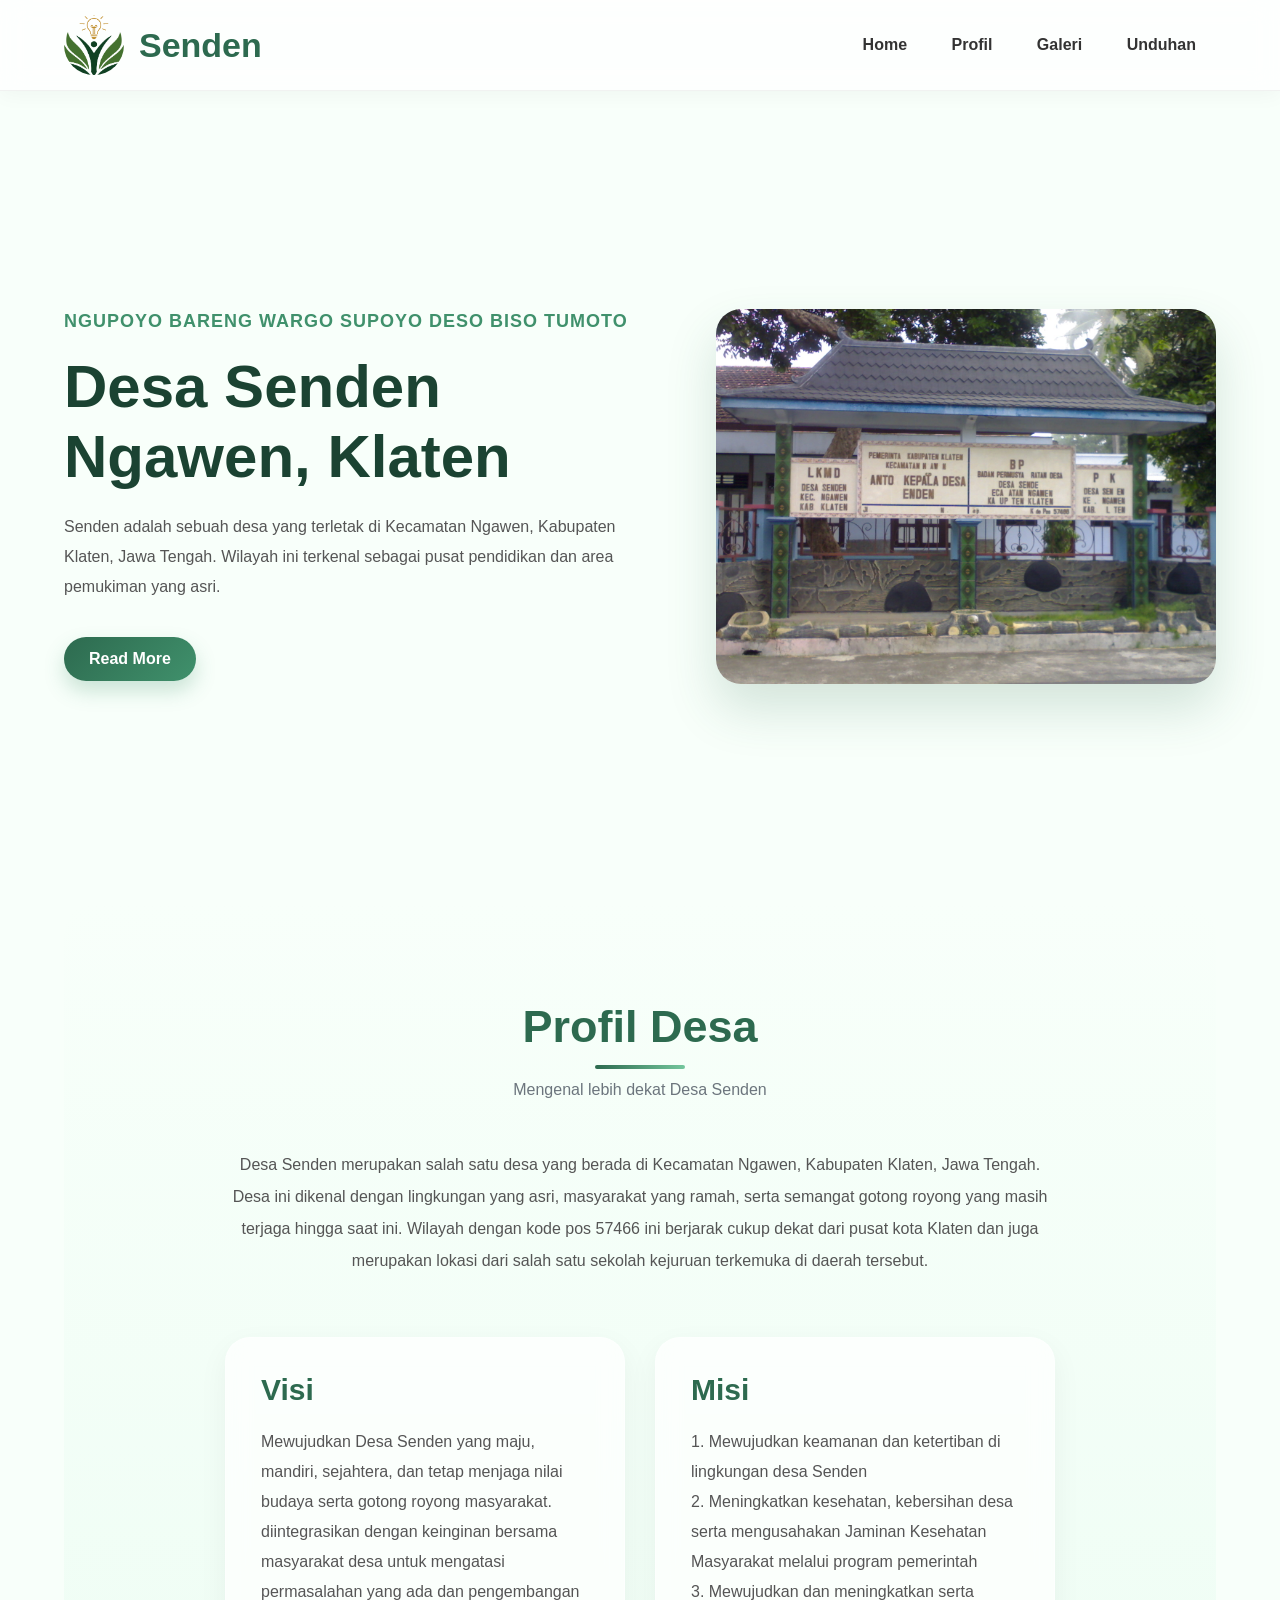
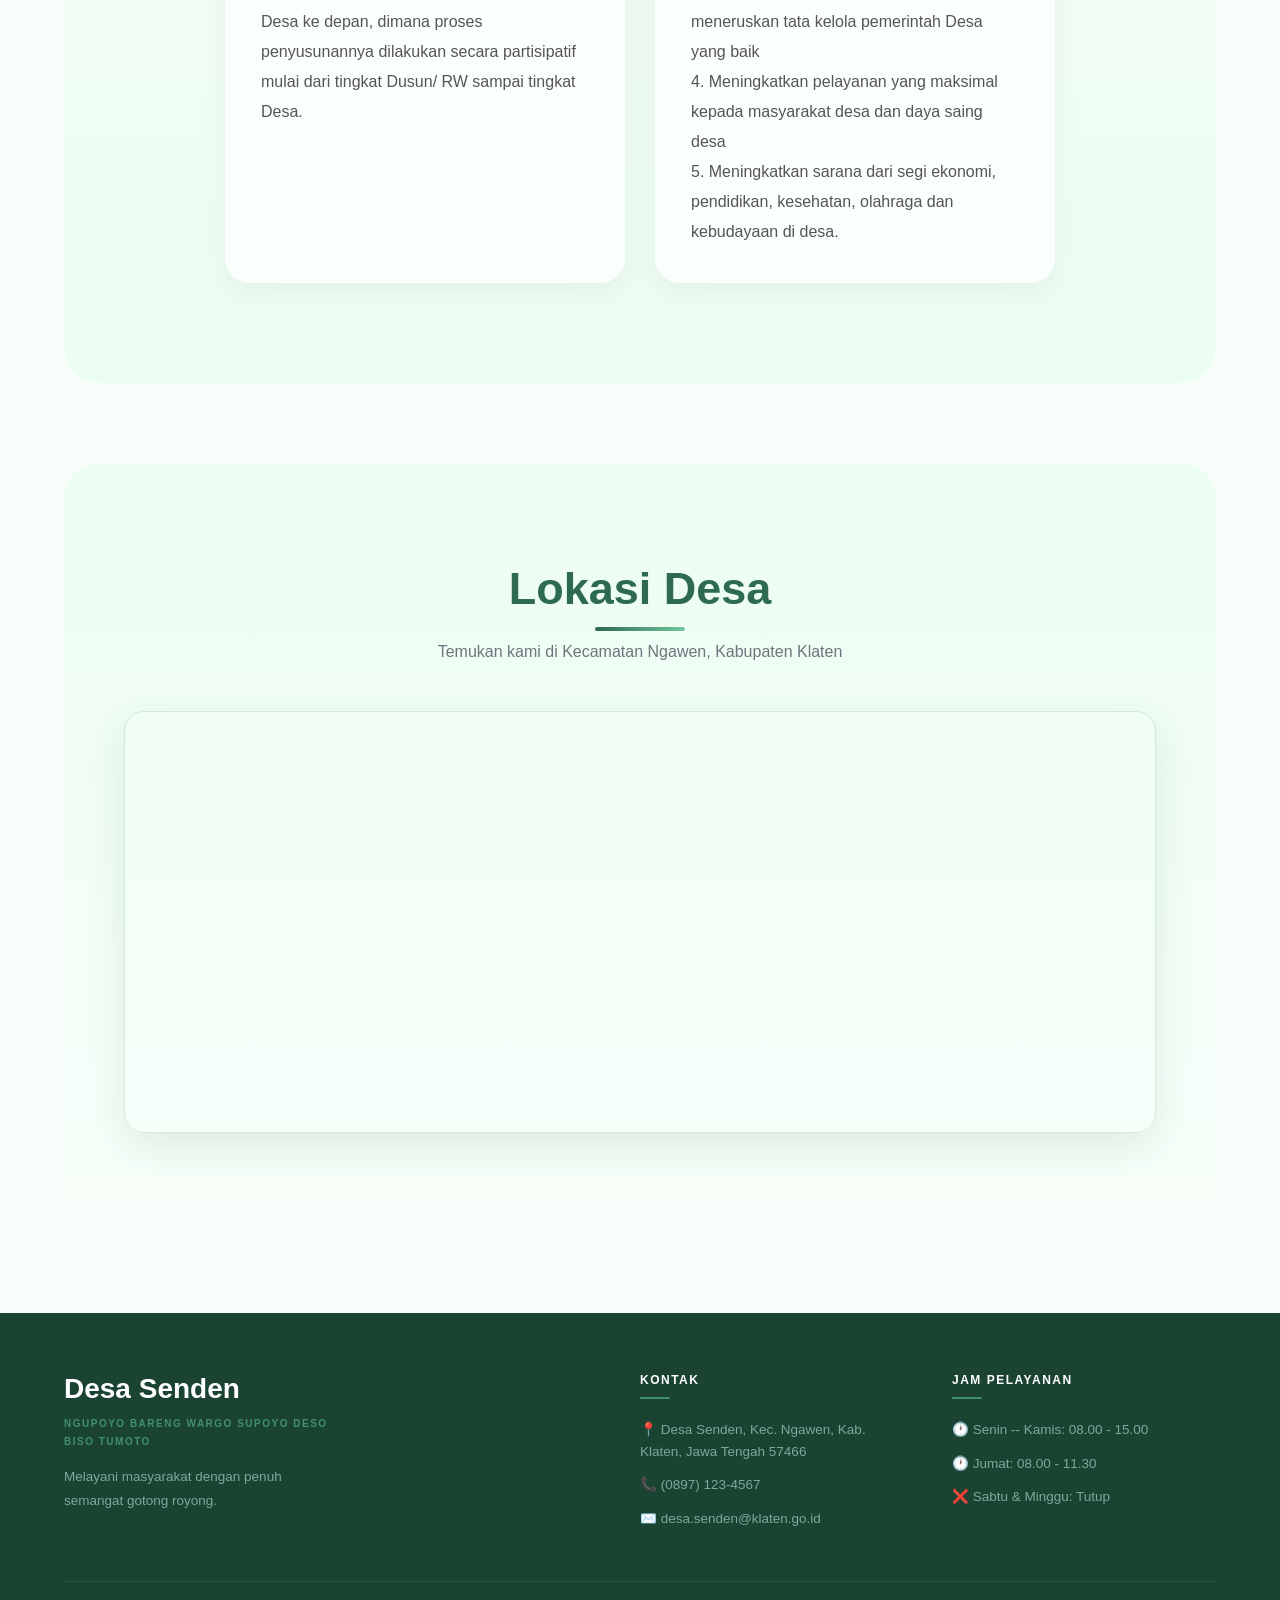
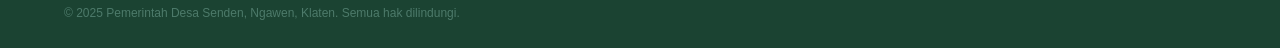
==== index.html @ 137284fe "Add files via upload" ====
<!DOCTYPE html>
<html lang="en">
<head>
    <meta charset="UTF-8">
    <meta name="viewport" content="width=device-width, initial-scale=1.0">
    <title>Desa Senden</title>
    <link rel="stylesheet" href="style.css">
</head>
<body>

    <header>
        <nav>

            <div class="logo">
                <img src="asset/logo desa.png" alt="" class="bulat">
                <div class="desa">Senden</div>
            </div>

            <ul class="menu">
                <a href="#home">Home</a>
                <a href="#profil">Profil</a>
                <a href="galeri.html">Galeri</a>
                <a href="unduhan.html">Unduhan</a>
            </ul>

        </nav>
    </header>

    <main>

        <!-- HOME -->
        <section id="home" class="home">

            <div class="tagline">

                <p class="slogan">
                    NGUPOYO BARENG WARGO SUPOYO DESO BISO TUMOTO
                </p>

                <h2>
                    Desa Senden
                    <br>
                    Ngawen, Klaten
                </h2>

                <p class="deskripsi">
                    Senden adalah sebuah desa yang terletak di Kecamatan Ngawen,
                    Kabupaten Klaten, Jawa Tengah. Wilayah ini terkenal sebagai
                    pusat pendidikan dan area pemukiman yang asri.
                </p>

                <a href="#profil" class="btn-more">Read More</a>

            </div>

            <img src="asset/foto kelurahan.jpg" alt="Banner Desa">

        </section>


        <!-- PROFIL -->
        <section id="profil" class="profil">

            <div class="judul">
                <h2>Profil Desa</h2>
                <p>Mengenal lebih dekat Desa Senden</p>
            </div>

            <div class="desa-profil">
                <p>
                    Desa Senden merupakan salah satu desa yang berada di Kecamatan
                    Ngawen, Kabupaten Klaten, Jawa Tengah. Desa ini dikenal dengan
                    lingkungan yang asri, masyarakat yang ramah, serta semangat
                    gotong royong yang masih terjaga hingga saat ini. Wilayah dengan
                    kode pos 57466 ini berjarak cukup dekat dari pusat kota Klaten dan 
                    juga merupakan lokasi dari salah satu sekolah kejuruan terkemuka di daerah tersebut.
                </p>
            </div>

            <div class="visi-misi">
                <div class="card">
                    <h3>Visi</h3>
                    <p>
                        Mewujudkan Desa Senden yang maju, mandiri,
                        sejahtera, dan tetap menjaga nilai budaya
                        serta gotong royong masyarakat.
                        <br>
                        diintegrasikan dengan keinginan bersama masyarakat desa untuk mengatasi permasalahan yang ada dan pengembangan Desa ke depan, dimana proses penyusunannya dilakukan secara partisipatif mulai dari tingkat Dusun/ RW sampai tingkat Desa.
                    </p>
                </div>

                <div class="card">
                    <h3>Misi</h3>
                    <p>
                        1. Mewujudkan keamanan dan ketertiban di lingkungan desa Senden <br>
                        2. Meningkatkan kesehatan, kebersihan desa serta mengusahakan Jaminan Kesehatan Masyarakat melalui program pemerintah <br>
                        3. Mewujudkan dan meningkatkan serta meneruskan tata kelola pemerintah Desa yang baik <br>
                        4. Meningkatkan pelayanan yang maksimal kepada masyarakat desa dan daya saing desa <br>
                        5. Meningkatkan sarana dari segi ekonomi, pendidikan, kesehatan, olahraga dan kebudayaan di desa. <br>
                    </p>
                </div>
            </div>
        </section>

        <!-- MAP -->
        <section id="lokasi" class="section-map">
            <div class="judul">
                <h2>Lokasi Desa</h2>
                <p>Temukan kami di Kecamatan Ngawen, Kabupaten Klaten</p>
            </div>
            <div class="map-wrapper">
                <iframe
                    src="https://www.google.com/maps/embed?pb=!1m18!1m12!1m3!1d3954.1!2d110.657!3d-7.658!2m3!1f0!2f0!3f0!3m2!1i1024!2i768!4f13.1!3m3!1m2!1s0x2e7a5e3c8b6d0001%3A0x1!2sDesa+Senden%2C+Ngawen%2C+Klaten!5e0!3m2!1sid!2sid!4v1700000000000"
                    allowfullscreen=""
                    loading="lazy"
                    referrerpolicy="no-referrer-when-downgrade">
                </iframe>
            </div>
        </section>
    </main>

    <footer>
        <div class="footer-grid">
            <div class="footer-brand">
                <h3>Desa Senden</h3>
                <p class="slogan-footer">NGUPOYO BARENG WARGO SUPOYO DESO BISO TUMOTO</p>
                <p>Melayani masyarakat dengan penuh semangat gotong royong.</p>
            </div>
            
            <div class="footer-col">
                <h4>Kontak</h4>
                <ul>
                    <li>📍 Desa Senden, Kec. Ngawen, Kab. Klaten, Jawa Tengah 57466</li>
                    <li>📞 (0897) 123-4567</li>
                    <li>✉️ desa.senden@klaten.go.id</li>
                    </ul>
            </div>

            <div class="footer-col">
                <h4>Jam Pelayanan</h4>
                <ul>
                    <li>🕐 Senin -- Kamis: 08.00 - 15.00</li>
                    <li>🕐 Jumat: 08.00 - 11.30</li>
                    <li>❌ Sabtu & Minggu: Tutup</li>
                </ul>
                </div>

            </div>

            <hr class="footer-divider">

            <div class="footer-bottom">
                <p>© 2025 Pemerintah Desa Senden, Ngawen, Klaten. Semua hak dilindungi.</p>
            </div>
    </footer>

    <script src="script.js"></script>
</body>
</html>
---- style.css ----
:root {
    --primary: #2D6A4F;
    --secondary: #40916C;
    --light: #D8F3DC;
    --bg: #F8FFFA;
    --text: #1B4332;
    --gray: #6c757d;
}

html {
    scroll-behavior: smooth;
}

* {
    margin: 0;
    padding: 0;
    box-sizing: border-box;
    text-decoration: none;
    font-family: 'Segoe UI', Arial, sans-serif;
}

body {
    background: var(--bg);
    color: var(--text);
}

/* HEADER */

header {
    position: sticky;
    top: 0;
    z-index: 1000;

    padding: 15px 0;

    background: rgba(255,255,255,0.75);
    backdrop-filter: blur(14px);

    border-bottom: 1px solid rgba(0,0,0,0.05);

    box-shadow: 0 4px 20px rgba(0,0,0,0.04);
}

nav {
    width: 90%;
    max-width: 1200px;
    margin: auto;

    display: flex;
    justify-content: space-between;
    align-items: center;
}

/*  LOGO */

.logo {
    display: flex;
    align-items: center;
    gap: 15px;
}

.bulat {
    width: 60px;
    height: 60px;

    border-radius: 50%;
    object-fit: cover;
}

.desa {
    font-size: 34px;
    font-weight: 700;
    color: var(--primary);
}

/* MENU  */

.menu a {
    position: relative;
    display: inline-block;

    margin: 0 20px;

    color: #333;
    font-weight: 600;

    transition: 0.3s ease;
}

.menu a:hover {
    color: var(--secondary);
    transform: translateY(-2px);
}

.menu a::after {
    content: '';

    position: absolute;
    left: 0;
    bottom: -5px;

    width: 0%;
    height: 3px;

    background: var(--secondary);

    border-radius: 10px;

    transition: width 0.3s ease;
}

.menu a:hover::after {
    width: 100%;
}

/* MAIN  */

main {
    width: 90%;
    max-width: 1200px;
    margin: auto;
}

/* ===== HOME ====== */

.home {
    min-height: 90vh;

    display: flex;
    justify-content: space-between;
    align-items: center;

    gap: 40px;
}

/* ===== TAGLINE ===== */

.tagline {
    width: 50%;
}

.slogan {
    color: var(--secondary);

    font-size: 18px;
    font-weight: 700;

    margin-bottom: 20px;

    letter-spacing: 1px;
}

.tagline h2 {
    font-size: 60px;
    line-height: 70px;

    color: var(--text);

    margin-bottom: 20px;
}

.deskripsi {
    color: #555;

    line-height: 30px;

    margin-bottom: 35px;
}

/* ===== BUTTON =====*/

.btn-more {
    display: inline-block;

    background: linear-gradient(
        135deg,
        #2D6A4F,
        #40916C
    );

    color: white;

    padding: 13px 25px;

    border-radius: 40px;

    font-weight: 600;

    box-shadow: 0 10px 20px rgba(64,145,108,0.25);

    transition: 0.3s ease;
}

.btn-more:hover {
    transform: translateY(-4px);

    box-shadow:
    0 14px 30px rgba(64,145,108,0.35);
}

/* ===== IMAGE ===== */

.home img {
    width: 500px;

    border-radius: 25px;

    box-shadow:
    0 25px 50px rgba(45,106,79,0.18);

    transition: 0.4s ease;
}

.home img:hover {
    transform: translateY(-8px);
}

/* ===== PROFIL ===== */

.profil {
    padding: 100px 60px;

    background:
    linear-gradient(
        to bottom,
        #F8FFFA,
        #ECFDF3
    );

    border-radius: 35px;

    margin-bottom: 80px;
}

/* ================= JUDUL ================= */

.judul {
    text-align: center;
    margin-bottom: 50px;
}

.judul h2 {
    font-size: 45px;
    color: var(--primary);
}

.judul h2::after {
    content: '';

    display: block;

    width: 90px;
    height: 4px;

    background:
    linear-gradient(
        to right,
        #2D6A4F,
        #74C69D
    );

    margin: 12px auto;

    border-radius: 10px;
}

.judul p {
    color: var(--gray);
}

/* ================= DESKRIPSI ================= */

.desa-profil {
    width: 80%;

    margin: auto auto 60px;

    text-align: center;

    line-height: 32px;

    color: #555;
}

/* ================= CARD ================= */

.visi-misi {
    display: flex;
    justify-content: center;
    gap: 30px;

    flex-wrap: wrap;
}

.card {
    width: 400px;

    padding: 35px;

    border-radius: 25px;

    background: rgba(255,255,255,0.7);

    border: 1px solid rgba(255,255,255,0.5);

    backdrop-filter: blur(12px);

    box-shadow:
    0 10px 30px rgba(0,0,0,0.05);

    transition: 0.4s ease;
}

.card:hover {
    transform: translateY(-10px);

    box-shadow:
    0 20px 40px rgba(45,106,79,0.12);

    background-color: var(--light);
}

.card h3 {
    font-size: 30px;

    color: var(--primary);

    margin-bottom: 20px;
}

.card p {
    color: #555;

    line-height: 30px;
}

/* ================= MAP SECTION ================= */

.section-map {
    padding: 100px 60px;

    background: linear-gradient(
        to bottom,
        #ECFDF3,
        #F8FFFA
    );

    border-radius: 35px;

    margin-bottom: 80px;
}

.map-wrapper {
    border-radius: 20px;
    overflow: hidden;

    border: 1px solid rgba(45, 106, 79, 0.15);

    box-shadow: 0 15px 40px rgba(45, 106, 79, 0.12);

    transition: 0.4s ease;
}

.map-wrapper:hover {
    transform: translateY(-4px);

    box-shadow: 0 25px 50px rgba(45, 106, 79, 0.18);
}

.map-wrapper iframe {
    display: block;
    width: 100%;
    height: 420px;
    border: none;
}


/* ================= FOOTER ================= */

footer {
    background: var(--text);
    color: #a8c8b8;

    padding: 60px 5% 28px;
}

.footer-grid {
    display: grid;
    grid-template-columns: 2fr 1fr 1fr;
    gap: 48px;

    max-width: 1200px;
    margin: 0 auto 40px;
}

.footer-brand h3 {
    font-size: 28px;
    font-weight: 700;
    color: #fff;

    margin-bottom: 10px;
}

.footer-brand .slogan-footer {
    font-size: 10px;
    font-weight: 700;
    letter-spacing: 1.5px;
    text-transform: uppercase;

    color: var(--secondary);

    margin-bottom: 14px;
}

.footer-brand p {
    font-size: 13.5px;
    line-height: 1.8;
    color: #7ea89e;

    max-width: 280px;
}

.footer-col h4 {
    font-size: 12px;
    font-weight: 700;
    letter-spacing: 1.5px;
    text-transform: uppercase;

    color: #fff;

    margin-bottom: 20px;

    position: relative;
    padding-bottom: 12px;
}

.footer-col h4::after {
    content: '';

    position: absolute;
    left: 0;
    bottom: 0;

    width: 30px;
    height: 2px;

    background: var(--secondary);

    border-radius: 10px;
}

.footer-col ul {
    list-style: none;
}

.footer-col ul li {
    font-size: 13.5px;
    color: #7ea89e;

    margin-bottom: 12px;

    display: flex;
    align-items: flex-start;
    gap: 10px;

    line-height: 1.6;
}

.footer-col ul li .icon {
    flex-shrink: 0;
    margin-top: 1px;
}

.footer-divider {
    border: none;
    border-top: 1px solid rgba(255, 255, 255, 0.08);

    max-width: 1200px;
    margin: 0 auto 24px;
}

.footer-bottom {
    max-width: 1200px;
    margin: 0 auto;

    display: flex;
    justify-content: space-between;
    align-items: center;
    flex-wrap: wrap;
    gap: 8px;
}

.footer-bottom p {
    font-size: 12px;
    color: #4d7a6a;
}


/* ================= RESPONSIVE ================= */

@media (max-width: 768px) {
    .section-map {
        padding: 60px 20px;
    }

    .map-wrapper iframe {
        height: 280px;
    }

    .footer-grid {
        grid-template-columns: 1fr;
        gap: 32px;
    }

    .footer-bottom {
        flex-direction: column;
        text-align: center;
    }
}
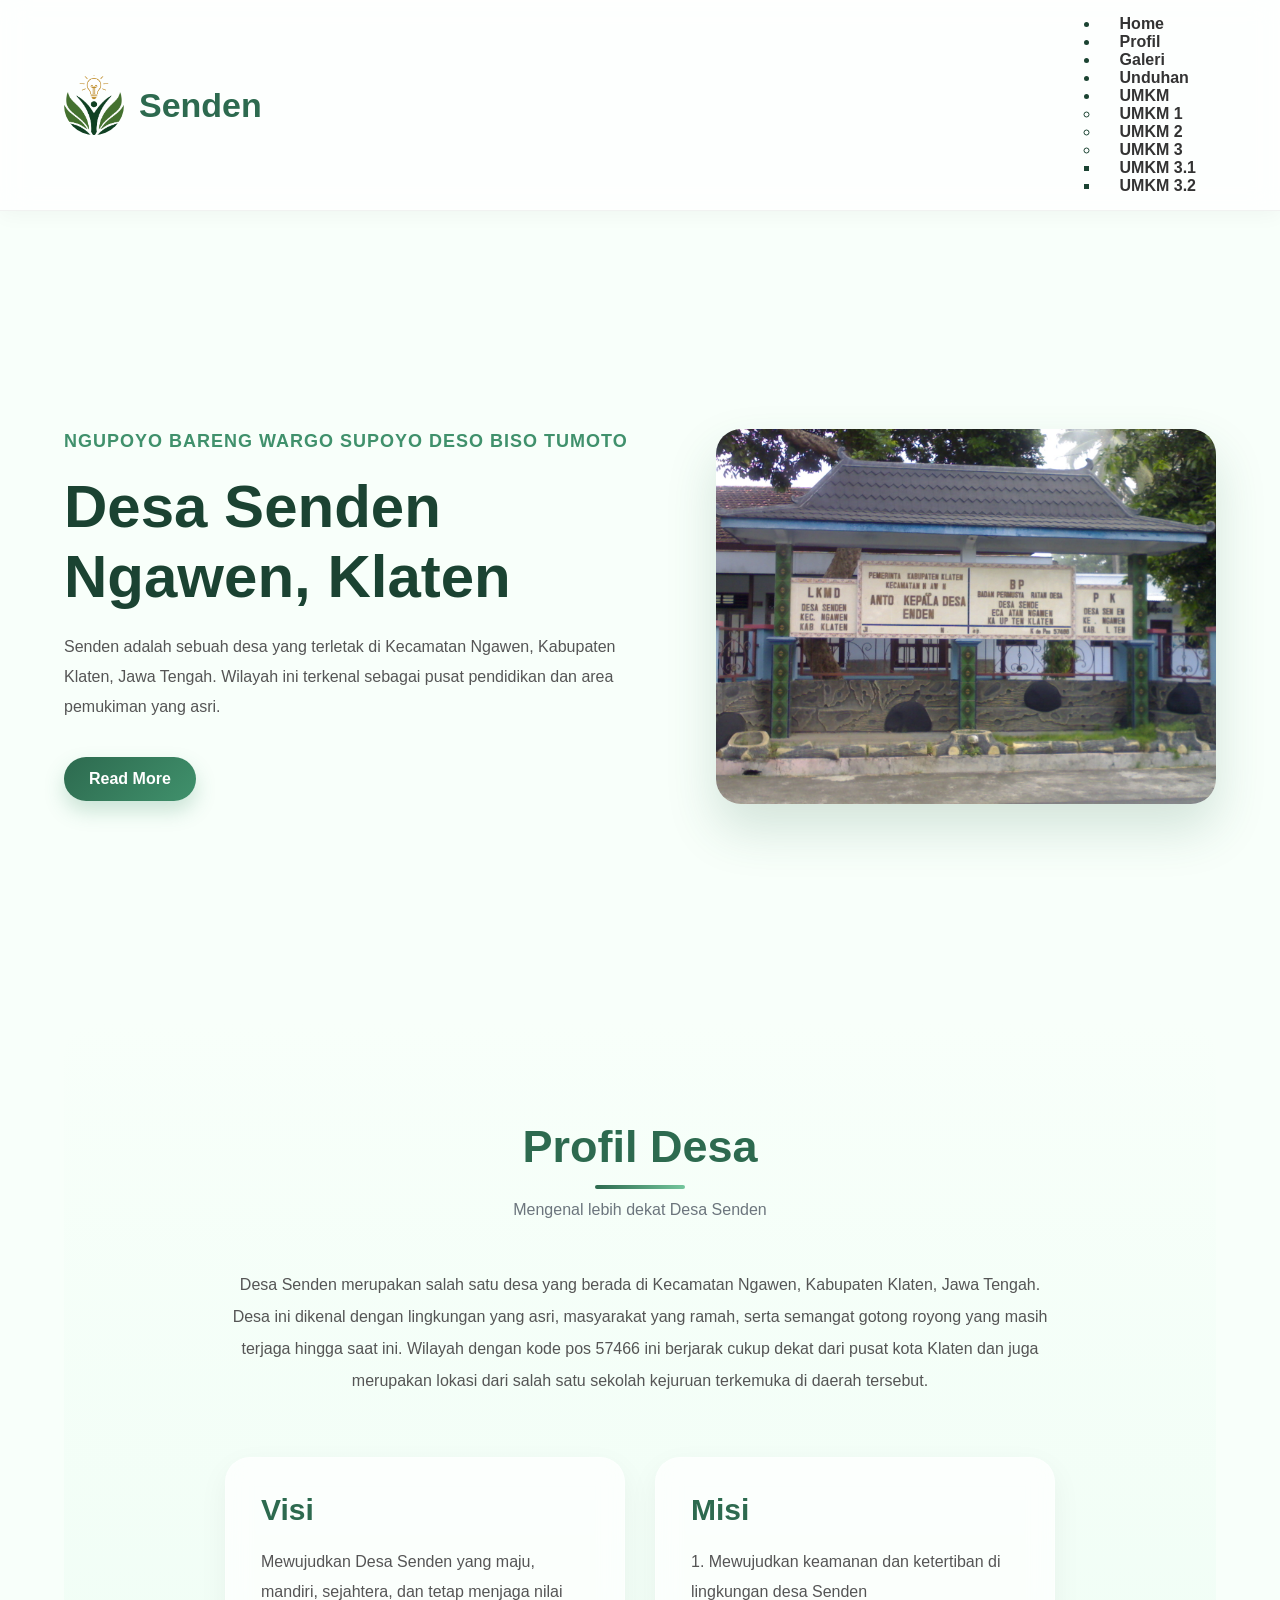
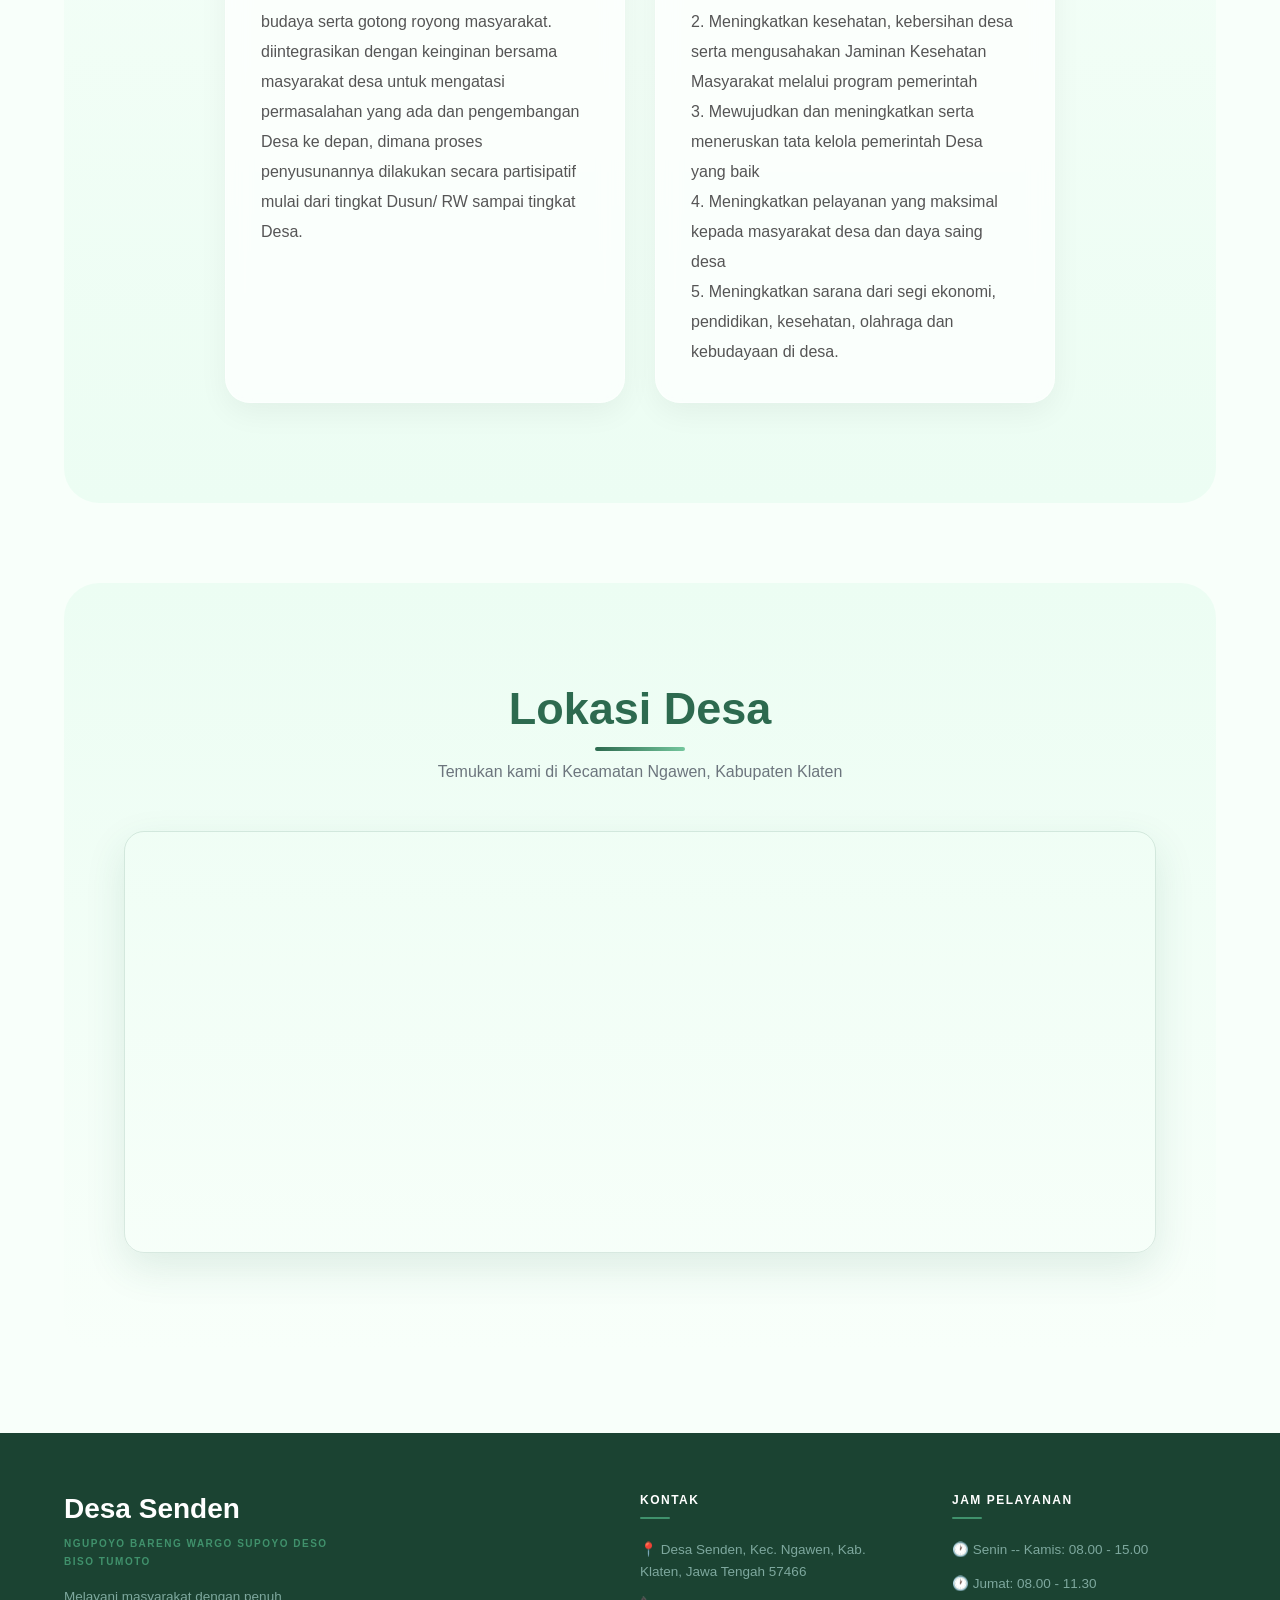
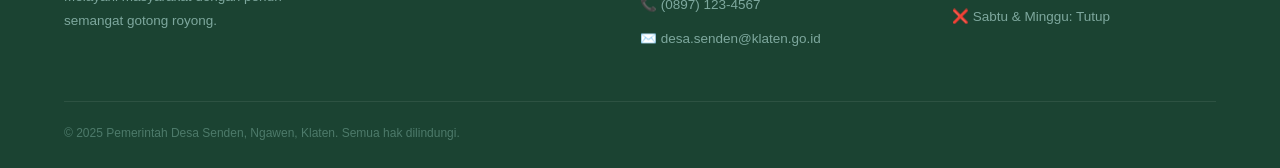
==== commit 55f61068: "Update index.html" ====
--- a/index.html
+++ b/index.html
@@ -17,10 +17,24 @@
             </div>
 
             <ul class="menu">
-                <a href="#home">Home</a>
-                <a href="#profil">Profil</a>
-                <a href="galeri.html">Galeri</a>
-                <a href="unduhan.html">Unduhan</a>
+                <li><a href="#home">Home</a></li>
+                <li><a href="#profil">Profil</a></li>
+                <li><a href="galeri.html">Galeri</a></li>
+                <li><a href="unduhan.html">Unduhan</a></li>
+                <li class="umkm">
+                    <a href="#">UMKM</a>
+                    <ul class="dropdown">
+                        <li><a href="">UMKM 1</a></li>
+                        <li><a href="">UMKM 2</a></li>
+                        <li class="has-sub">
+                            <a href="#">UMKM 3</a>
+                            <ul class="sub-dropdown">
+                                <li><a href="">UMKM 3.1</a></li>
+                                <li><a href="">UMKM 3.2</a></li>
+                            </ul>
+                        </li>
+                    </ul>
+                </li>
             </ul>
 
         </nav>
@@ -156,4 +170,4 @@
 
     <script src="script.js"></script>
 </body>
-</html>+</html>
--- a/style.css
+++ b/style.css
@@ -498,7 +498,70 @@
 
 /* ================= RESPONSIVE ================= */
 
-@media (max-width: 768px) {
+@media (max-width: 768px) {nav {
+        flex-direction: column;
+        gap: 15px;
+    }
+
+    .menu {
+        display: flex;
+        flex-wrap: wrap;
+        justify-content: center;
+        gap: 5px;
+    }
+
+    .menu a {
+        margin: 0 8px;
+        font-size: 14px;
+    }
+
+    /* Home section */
+    .home {
+        flex-direction: column;
+        text-align: center;
+        padding: 40px 0;
+        min-height: unset;
+    }
+
+    .tagline {
+        width: 100%;
+    }
+
+    .tagline h2 {
+        font-size: 36px;
+        line-height: 44px;
+    }
+
+    .slogan {
+        font-size: 14px;
+    }
+
+    .home img {
+        width: 100%;
+    }
+
+    /* Profil section */
+    .profil {
+        padding: 60px 20px;
+    }
+
+    .desa-profil {
+        width: 100%;
+    }
+
+    .judul h2 {
+        font-size: 32px;
+    }
+
+    .visi-misi {
+        flex-direction: column;
+        align-items: center;
+    }
+
+    .card {
+        width: 100%;
+    }
+    
     .section-map {
         padding: 60px 20px;
     }
@@ -516,4 +579,4 @@
         flex-direction: column;
         text-align: center;
     }
-}+}
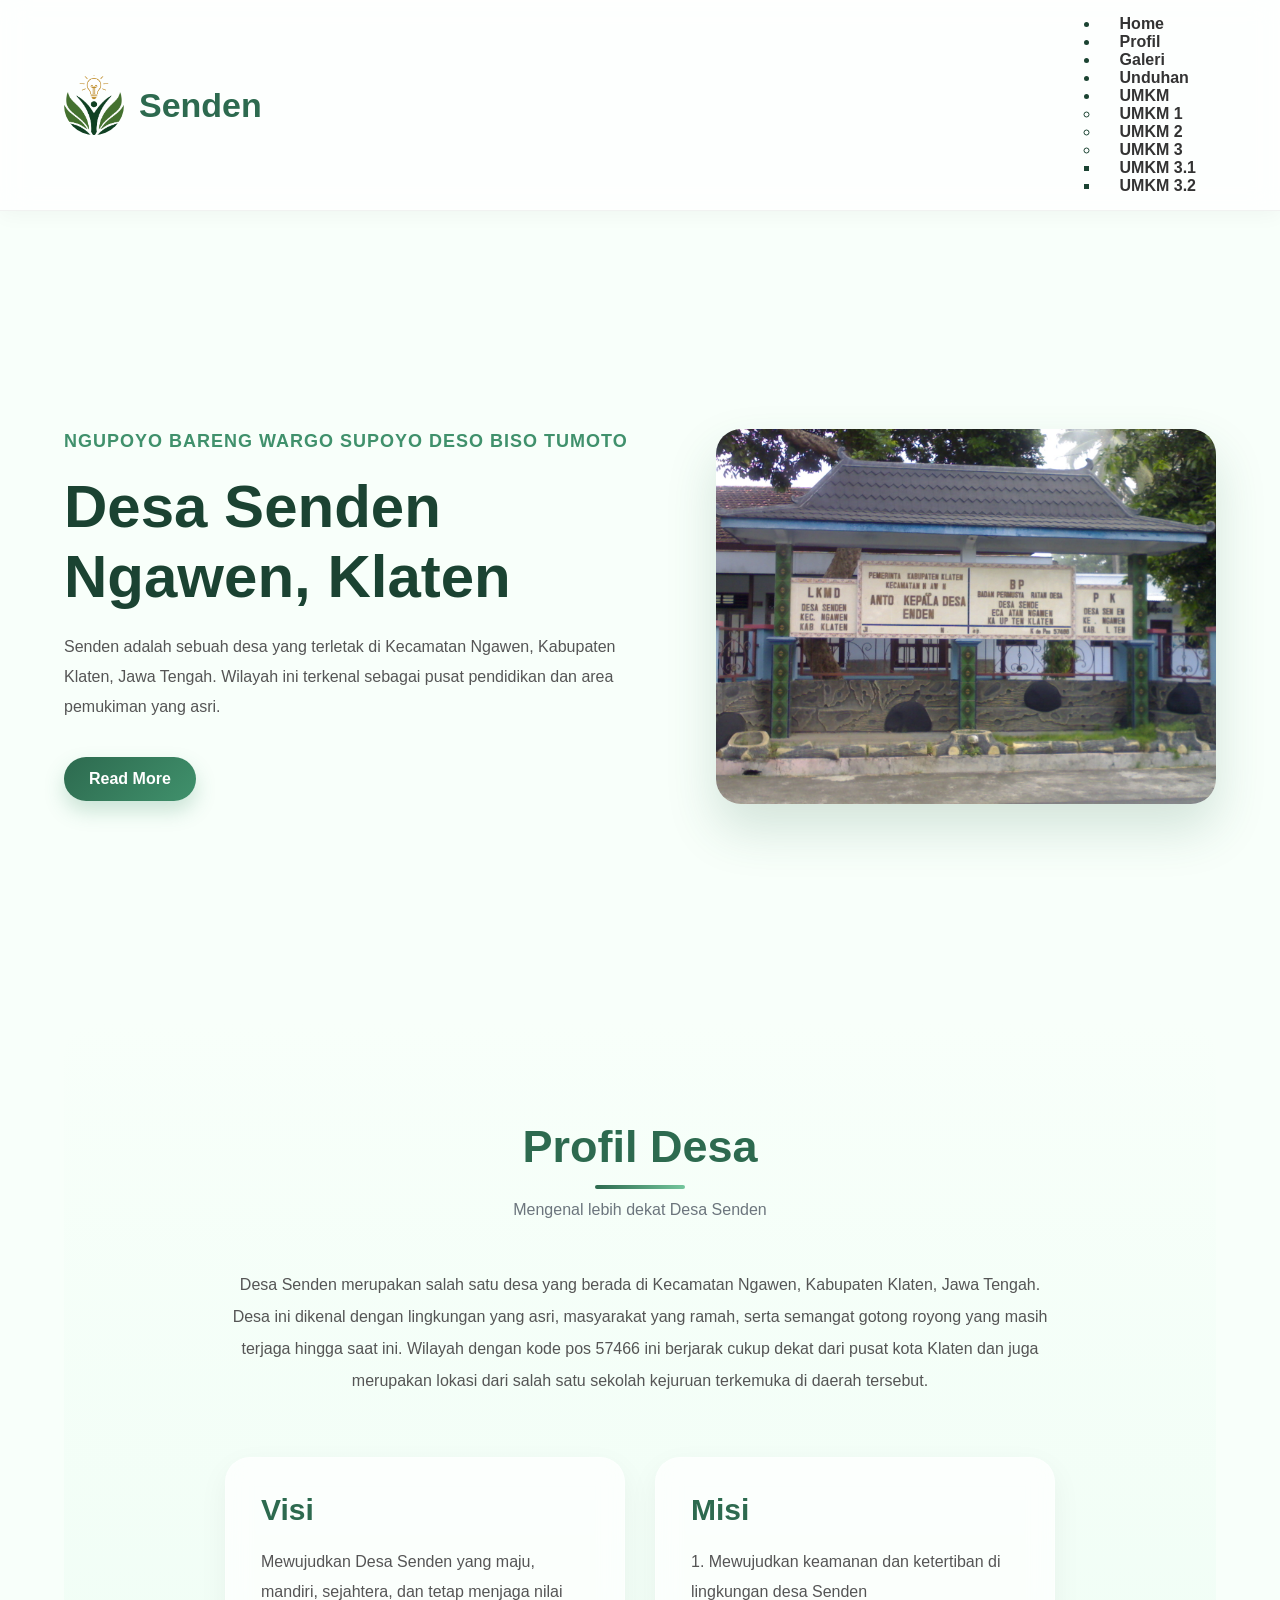
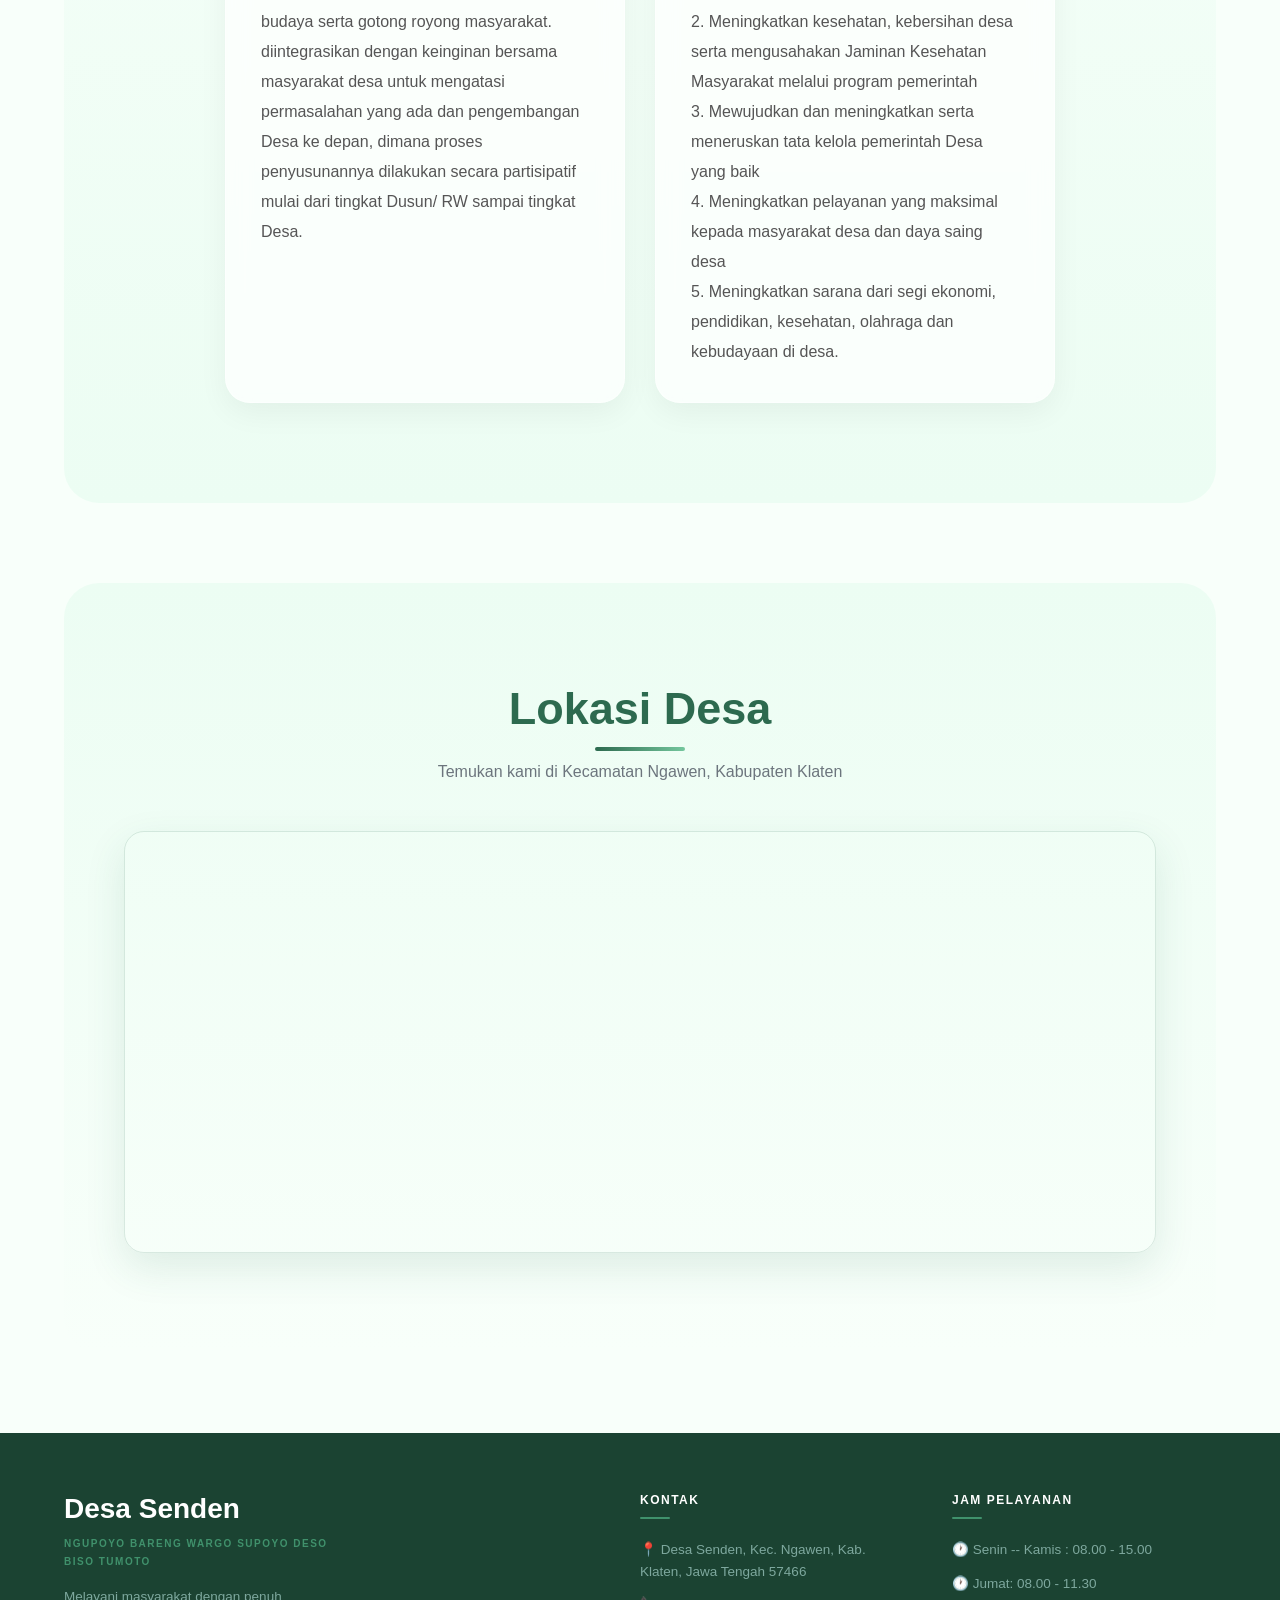
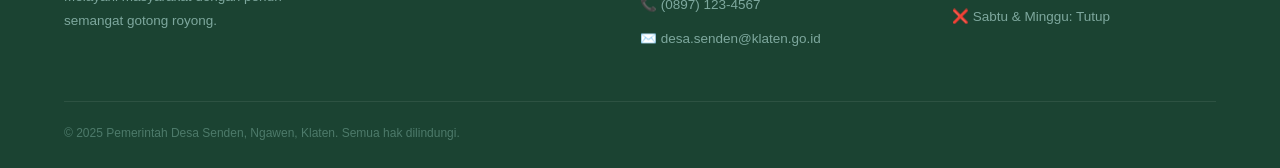
==== commit 48b741a2: "Update index.html" ====
--- a/index.html
+++ b/index.html
@@ -153,7 +153,7 @@
             <div class="footer-col">
                 <h4>Jam Pelayanan</h4>
                 <ul>
-                    <li>🕐 Senin -- Kamis: 08.00 - 15.00</li>
+                    <li>🕐 Senin -- Kamis : 08.00 - 15.00</li>
                     <li>🕐 Jumat: 08.00 - 11.30</li>
                     <li>❌ Sabtu & Minggu: Tutup</li>
                 </ul>
